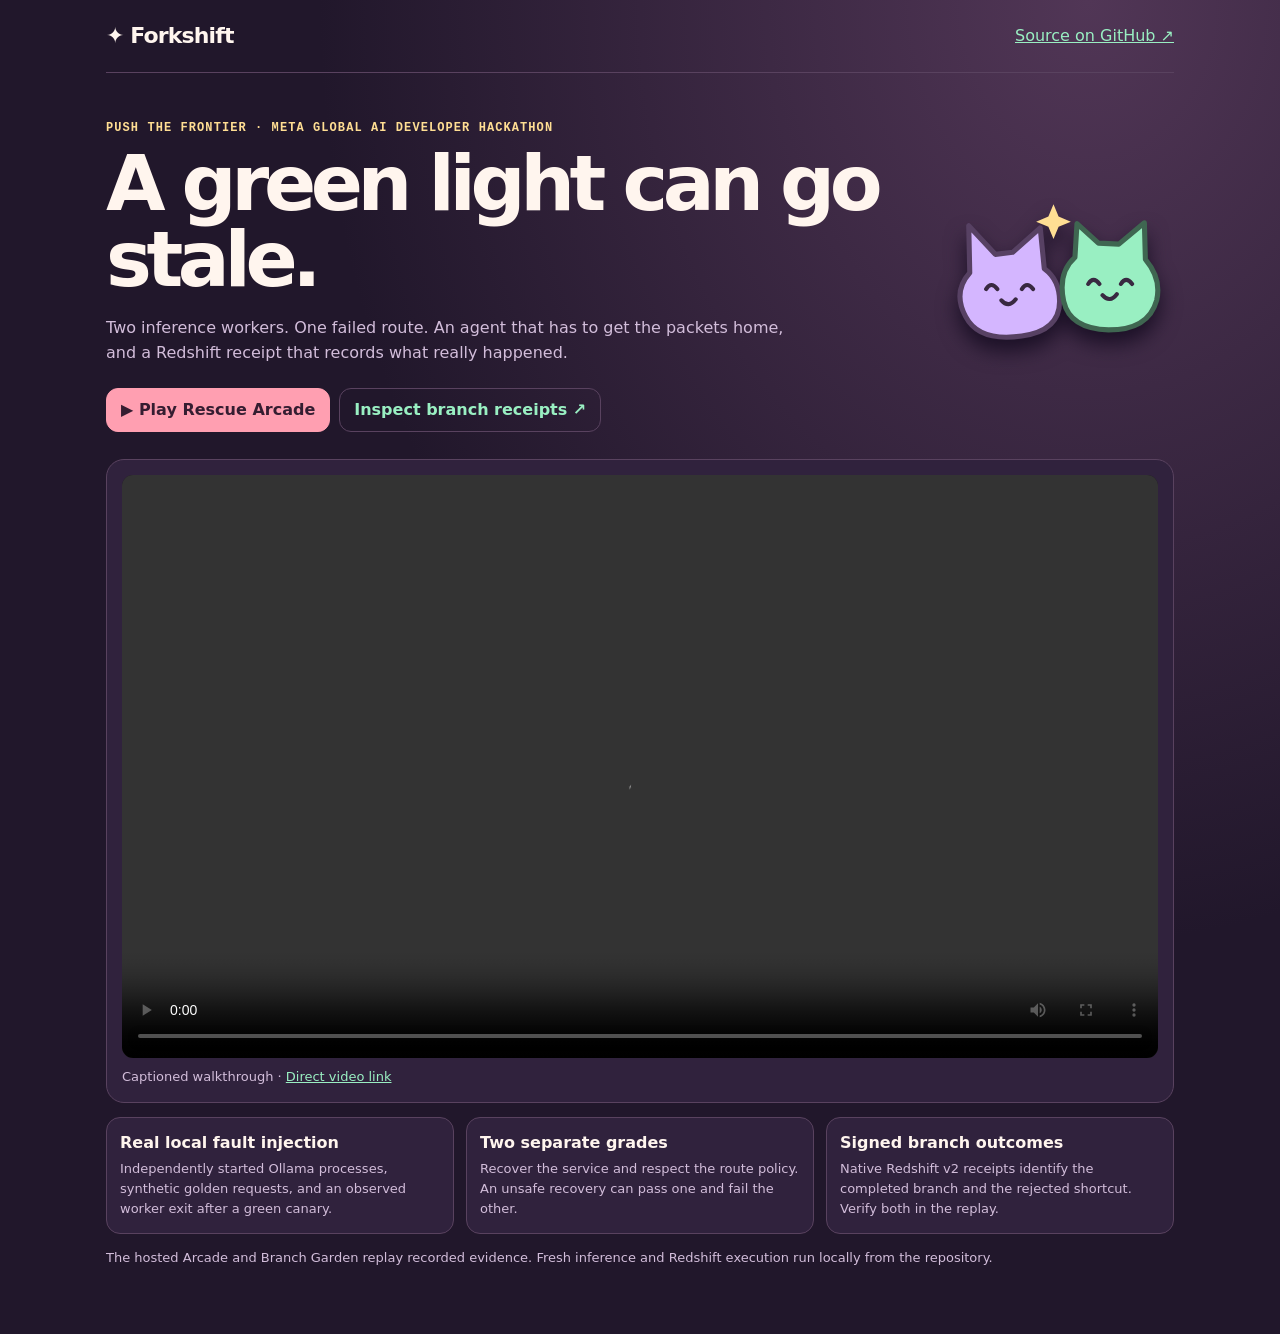
==== index.html @ ec3b3ff8 "Release Forkshift Rescue Arcade and Redshift branch demo" ====
<!doctype html>
<html lang="en">
<head>
<meta charset="utf-8">
<meta name="viewport" content="width=device-width,initial-scale=1">
<meta name="theme-color" content="#21172b">
<meta name="description" content="Forkshift is a rescue arcade for inference incidents, backed by real worker failures and signed Redshift branch receipts.">
<title>Forkshift · Rescue Arcade</title>
<style>
:root{color-scheme:dark;--ink:#fff5ee;--muted:#d2bdda;--bg:#21172b;--panel:#30223d;--line:#59425f;--pink:#ff9fb1;--mint:#99efc2;--gold:#ffde93;font:16px/1.55 ui-rounded,system-ui,sans-serif}*{box-sizing:border-box}body{margin:0;background:radial-gradient(ellipse at 85% 0,#513656,transparent 50%),var(--bg);color:var(--ink)}main{max-width:1120px;padding:0 26px 66px;margin:auto}header{padding:19px 0;border-bottom:1px solid var(--line);display:flex;gap:12px;align-items:center;justify-content:space-between}header strong{font-size:22px;letter-spacing:-.04em}a{color:var(--mint)}a:focus-visible,video:focus-visible{outline:3px solid var(--gold);outline-offset:5px}.hero{padding:48px 0 27px;display:grid;grid-template-columns:minmax(0,1fr) 240px;align-items:center;gap:20px}.eyebrow{font:700 12px ui-monospace,monospace;letter-spacing:.09em;text-transform:uppercase;color:var(--gold)}h1{font-size:clamp(38px,7vw,77px);line-height:.98;letter-spacing:-.07em;margin:11px 0 19px}p{margin:0;color:var(--muted);max-width:680px}.actions{display:flex;gap:9px;flex-wrap:wrap;margin:22px 0 0}.action{display:inline-block;border:1px solid var(--line);border-radius:12px;padding:9px 14px;text-decoration:none;font-weight:750}.play{background:var(--pink);color:#351d31;border-color:var(--pink)}.mascot{width:100%;filter:drop-shadow(0 12px 10px #1b1026)}.movie{background:var(--panel);padding:15px;border:1px solid var(--line);border-radius:18px}.movie video{display:block;width:100%;aspect-ratio:16/9;background:#19131f;border-radius:11px}.movie p{font-size:13px;margin:9px 0 0}.cards{display:grid;grid-template-columns:repeat(3,1fr);gap:12px;margin:14px 0}.card{border:1px solid var(--line);border-radius:14px;padding:13px;background:var(--panel)}.card strong{display:block;margin-bottom:3px}.card p{font-size:13px}footer{color:var(--muted);font-size:13px;margin-top:14px}@media(max-width:640px){main{padding-inline:14px}.hero{padding-top:30px;grid-template-columns:minmax(0,1fr) 80px}.cards{grid-template-columns:1fr}}
</style>
</head>
<body><main>
<header><strong>✦ Forkshift</strong><a href="https://github.com/drcocktail/forkshift">Source on GitHub ↗</a></header>
<section class="hero">
<div>
<div class="eyebrow">Push the Frontier · Meta Global AI Developer Hackathon</div>
<h1>A green light can go stale.</h1>
<p>Two inference workers. One failed route. An agent that has to get the packets home, and a Redshift receipt that records what really happened.</p>
<div class="actions"><a class="action play" href="Forkshift-Arcade.html">▶ Play Rescue Arcade</a><a class="action" href="Forkshift-Branch-Garden.html">Inspect branch receipts ↗</a></div>
</div>
<svg class="mascot" viewBox="0 0 235 171" role="img" aria-label="Pip and Boba, two smiling inference workers">
<path d="M60 64 34 36l1 46q-17 19-4 43 13 25 55 19 37-5 37-34 0-21-15-32l-4-40-27 24z" fill="#d4b6ff" stroke="#574163" stroke-width="5" stroke-linejoin="round"/>
<path d="M161 53l-21-19-2 33q-17 15-11 43 6 27 44 28 39 0 47-29 5-21-11-40l-1-36-25 21z" fill="#99efc2" stroke="#3f6651" stroke-width="5" stroke-linejoin="round"/>
<path d="M51 98q5-8 11 0m24 0q5-8 11 0m-31 11q7 8 14-1m71-15q5-8 11 0m21 0q5-8 11 0m-29 11q7 8 14-1" fill="none" stroke="#392941" stroke-width="4" stroke-linecap="round"/>
<path d="m117 15 5 12 12 5-12 5-5 12-5-12-12-5 12-5z" fill="#ffde93"/>
</svg>
</section>
<section class="movie" aria-label="Demo video"><video controls playsinline preload="metadata" aria-label="Forkshift Rescue Arcade captioned walkthrough"><source src="Forkshift-Rescue-Arcade.mp4" type="video/mp4"><a href="Forkshift-Rescue-Arcade.mp4">Open the video</a></video><p>Captioned walkthrough · <a href="Forkshift-Rescue-Arcade.mp4">Direct video link</a></p></section>
<div class="cards">
<div class="card"><strong>Real local fault injection</strong><p>Independently started Ollama processes, synthetic golden requests, and an observed worker exit after a green canary.</p></div>
<div class="card"><strong>Two separate grades</strong><p>Recover the service and respect the route policy. An unsafe recovery can pass one and fail the other.</p></div>
<div class="card"><strong>Signed branch outcomes</strong><p>Native Redshift v2 receipts identify the completed branch and the rejected shortcut. Verify both in the replay.</p></div>
</div>
<footer>The hosted Arcade and Branch Garden replay recorded evidence. Fresh inference and Redshift execution run locally from the repository.</footer>
</main></body></html>
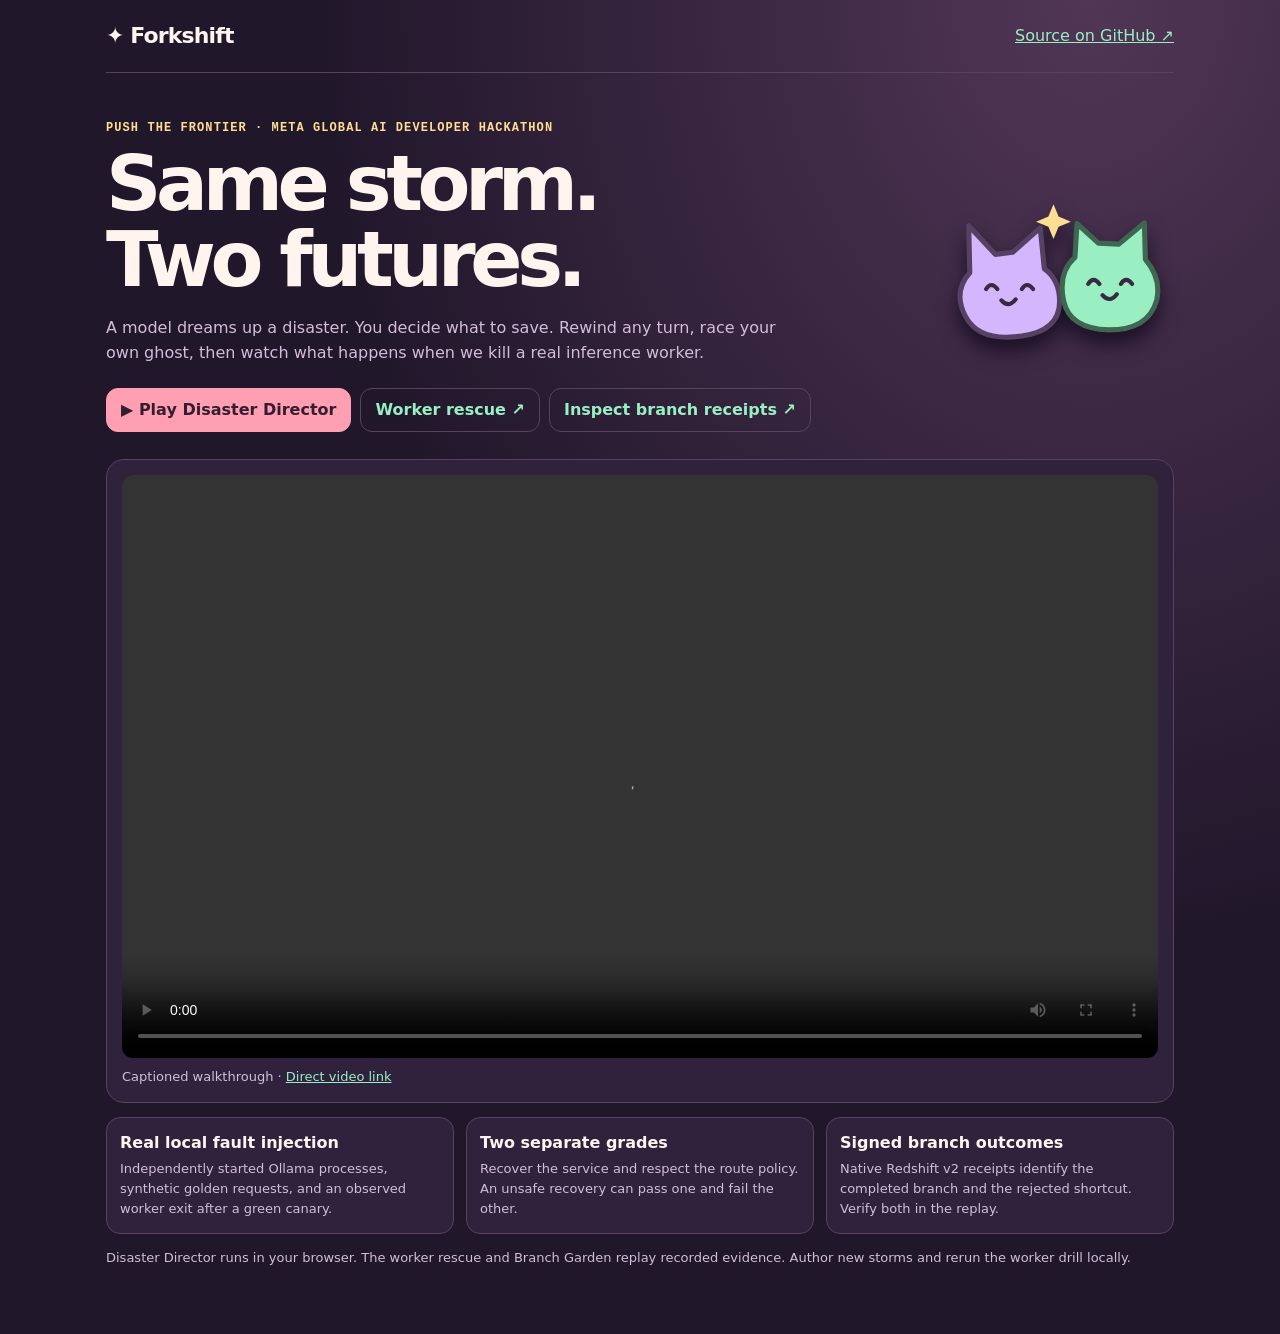
==== commit 566b66fe: "Ship Disaster Director with model-authored storms and replayable futures" ====
--- a/index.html
+++ b/index.html
@@ -15,9 +15,9 @@
 <section class="hero">
 <div>
 <div class="eyebrow">Push the Frontier · Meta Global AI Developer Hackathon</div>
-<h1>A green light can go stale.</h1>
-<p>Two inference workers. One failed route. An agent that has to get the packets home, and a Redshift receipt that records what really happened.</p>
-<div class="actions"><a class="action play" href="Forkshift-Arcade.html">▶ Play Rescue Arcade</a><a class="action" href="Forkshift-Branch-Garden.html">Inspect branch receipts ↗</a></div>
+<h1>Same storm.<br>Two futures.</h1>
+<p>A model dreams up a disaster. You decide what to save. Rewind any turn, race your own ghost, then watch what happens when we kill a real inference worker.</p>
+<div class="actions"><a class="action play" href="director/">▶ Play Disaster Director</a><a class="action" href="Forkshift-Arcade.html">Worker rescue ↗</a><a class="action" href="Forkshift-Branch-Garden.html">Inspect branch receipts ↗</a></div>
 </div>
 <svg class="mascot" viewBox="0 0 235 171" role="img" aria-label="Pip and Boba, two smiling inference workers">
 <path d="M60 64 34 36l1 46q-17 19-4 43 13 25 55 19 37-5 37-34 0-21-15-32l-4-40-27 24z" fill="#d4b6ff" stroke="#574163" stroke-width="5" stroke-linejoin="round"/>
@@ -32,5 +32,5 @@
 <div class="card"><strong>Two separate grades</strong><p>Recover the service and respect the route policy. An unsafe recovery can pass one and fail the other.</p></div>
 <div class="card"><strong>Signed branch outcomes</strong><p>Native Redshift v2 receipts identify the completed branch and the rejected shortcut. Verify both in the replay.</p></div>
 </div>
-<footer>The hosted Arcade and Branch Garden replay recorded evidence. Fresh inference and Redshift execution run locally from the repository.</footer>
+<footer>Disaster Director runs in your browser. The worker rescue and Branch Garden replay recorded evidence. Author new storms and rerun the worker drill locally.</footer>
 </main></body></html>
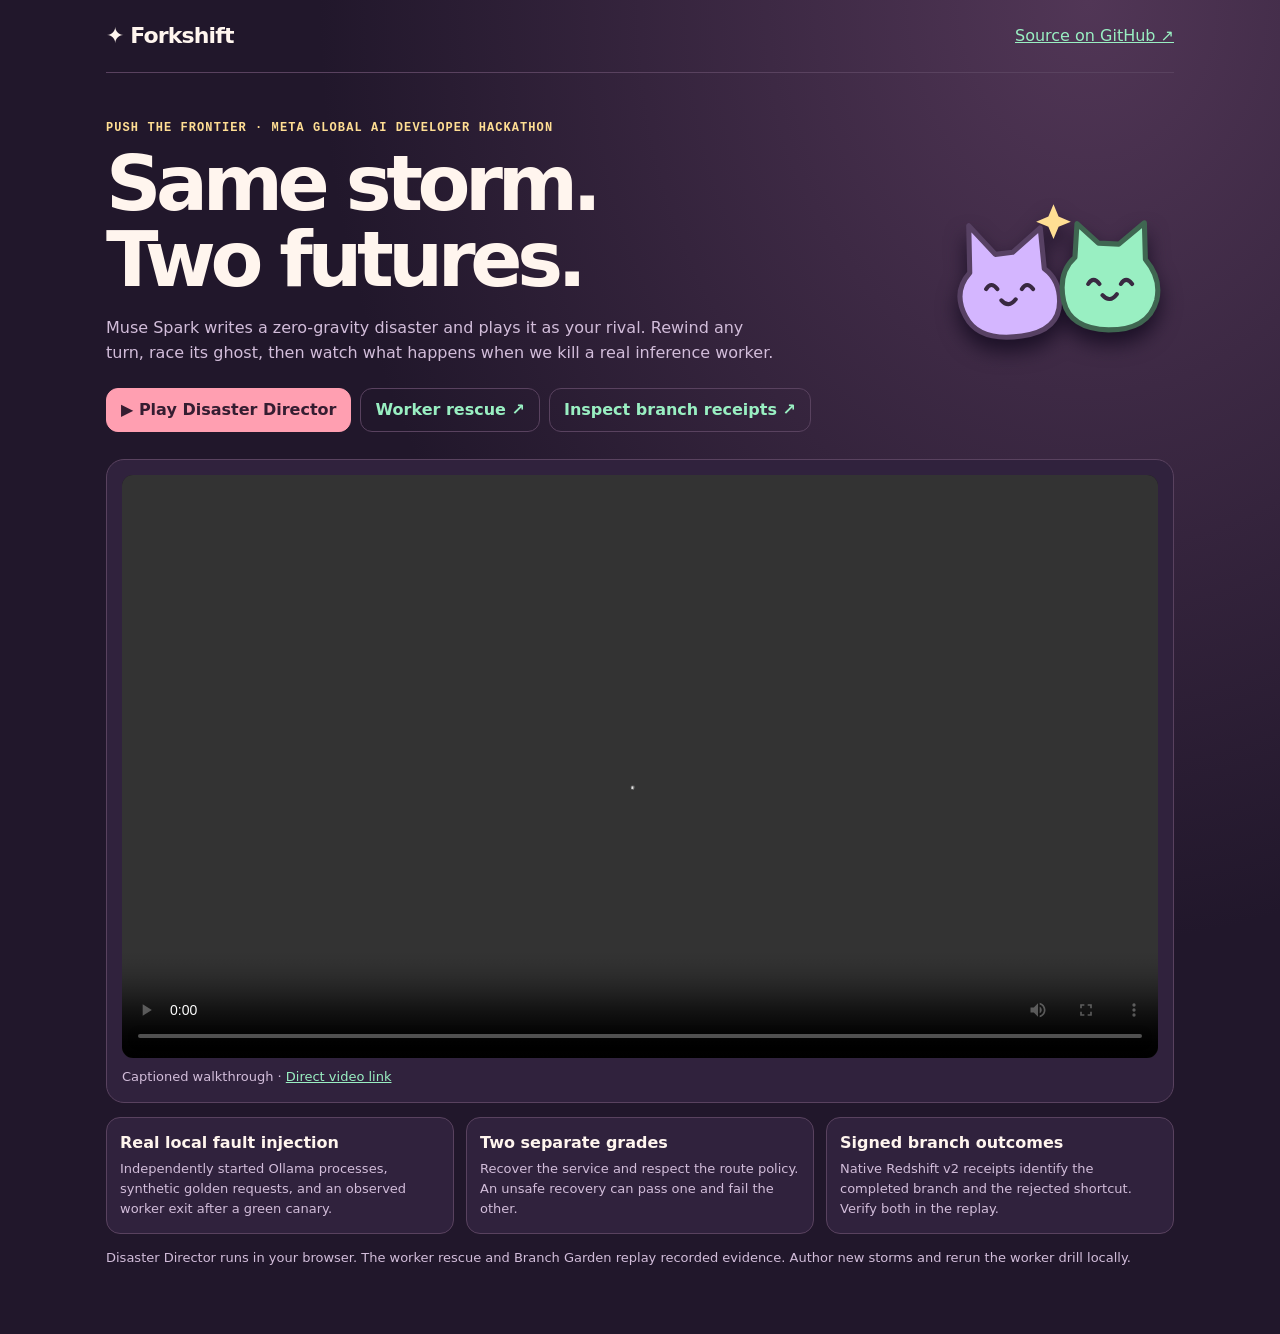
==== commit 4a4ab0a6: "Release a Muse-authored disaster and playable Muse rival" ====
--- a/index.html
+++ b/index.html
@@ -16,7 +16,7 @@
 <div>
 <div class="eyebrow">Push the Frontier · Meta Global AI Developer Hackathon</div>
 <h1>Same storm.<br>Two futures.</h1>
-<p>A model dreams up a disaster. You decide what to save. Rewind any turn, race your own ghost, then watch what happens when we kill a real inference worker.</p>
+<p>Muse Spark writes a zero-gravity disaster and plays it as your rival. Rewind any turn, race its ghost, then watch what happens when we kill a real inference worker.</p>
 <div class="actions"><a class="action play" href="director/">▶ Play Disaster Director</a><a class="action" href="Forkshift-Arcade.html">Worker rescue ↗</a><a class="action" href="Forkshift-Branch-Garden.html">Inspect branch receipts ↗</a></div>
 </div>
 <svg class="mascot" viewBox="0 0 235 171" role="img" aria-label="Pip and Boba, two smiling inference workers">
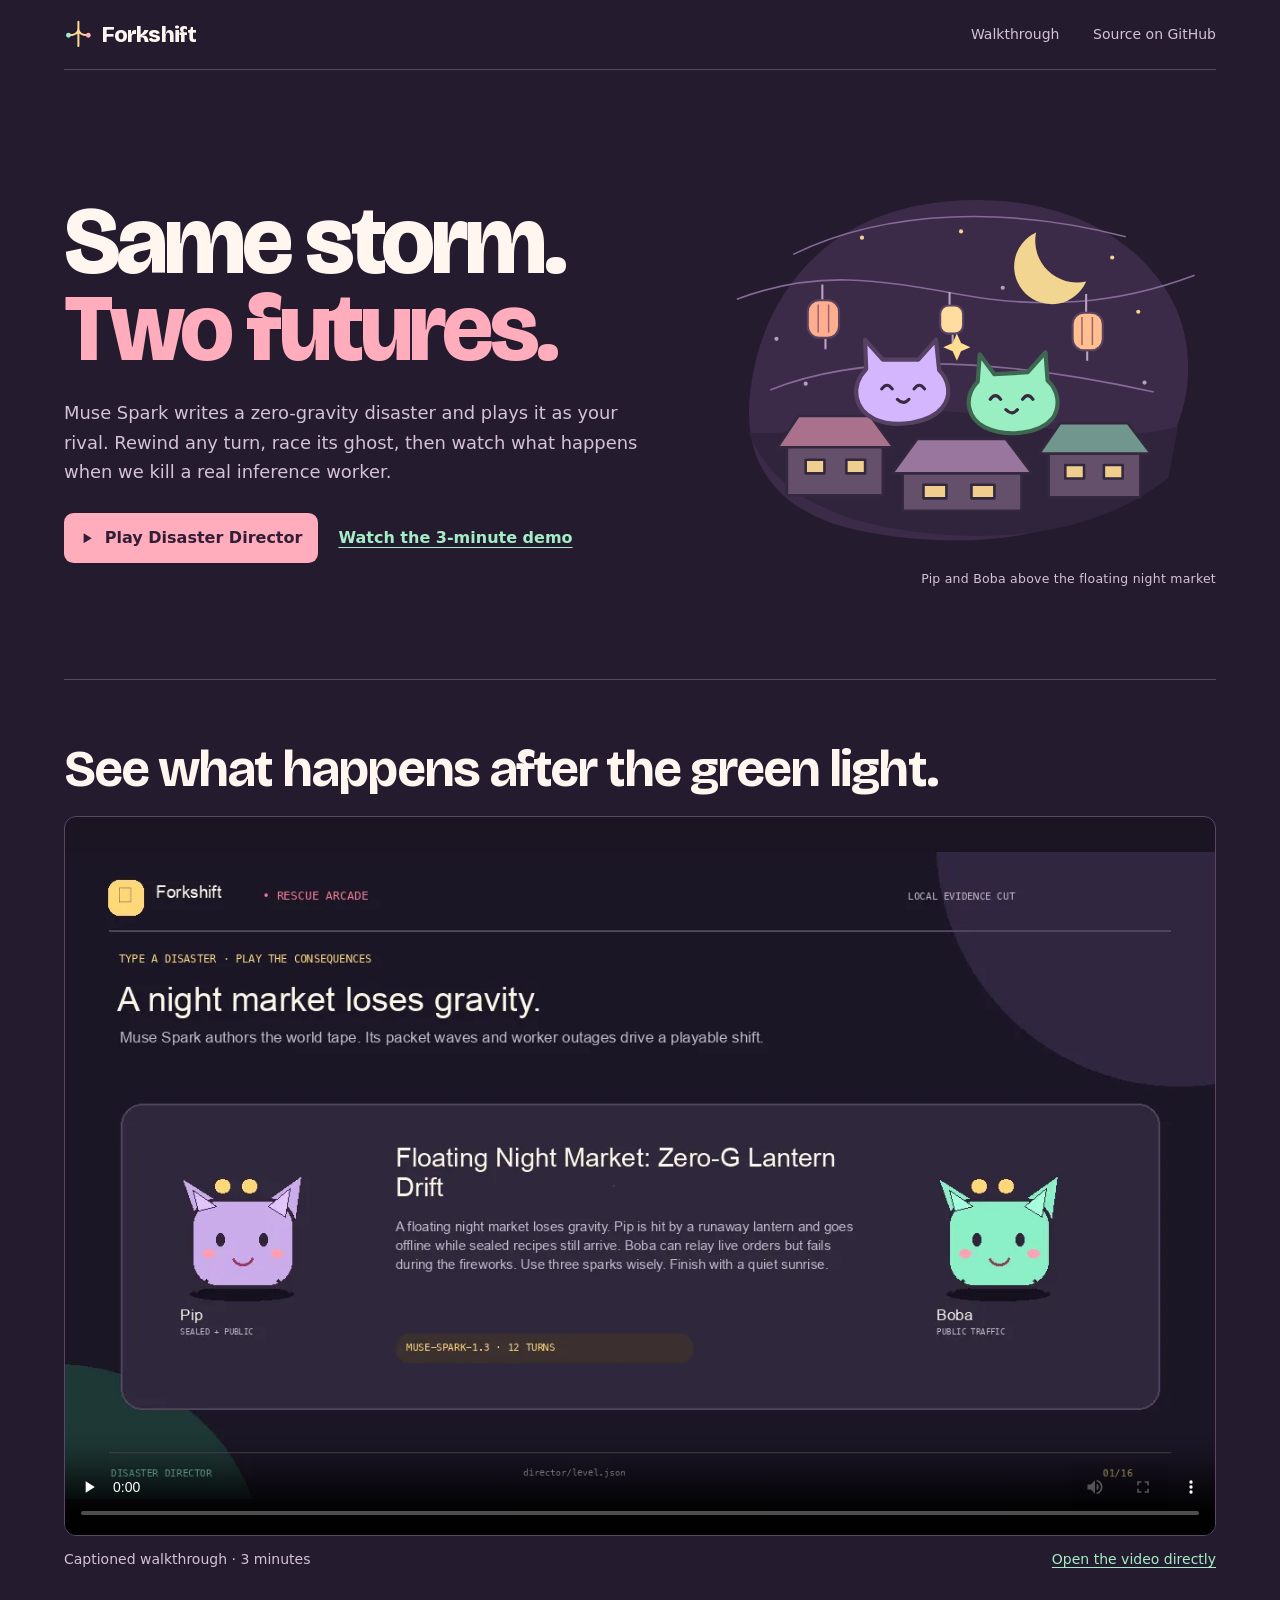
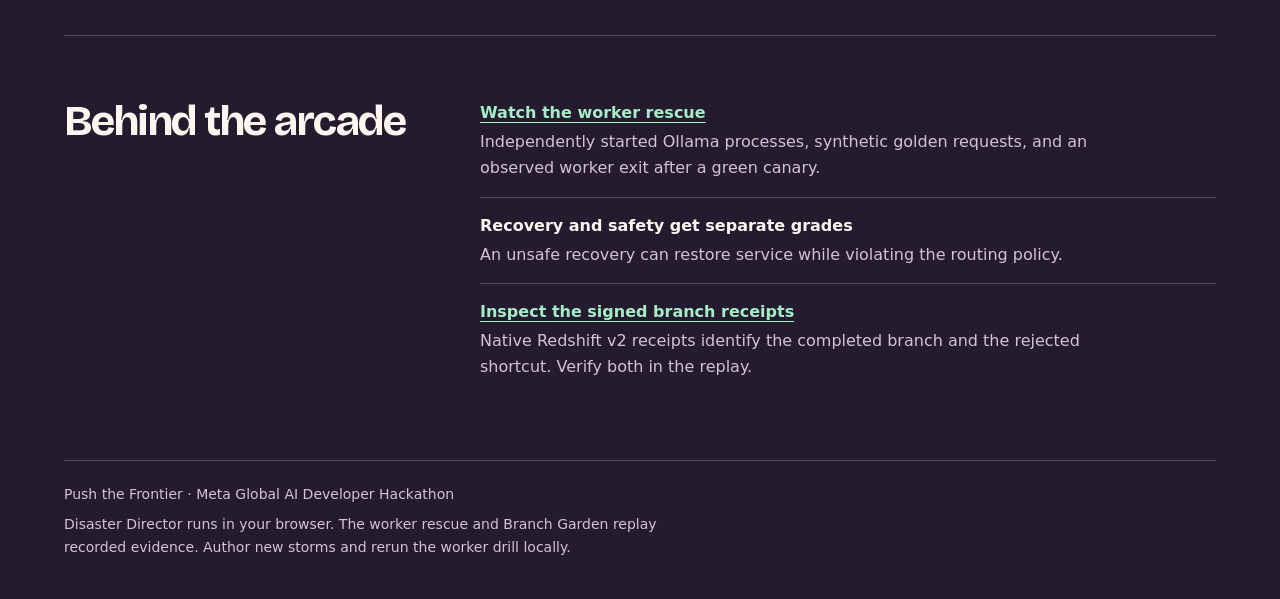
==== commit e2dc9f1f: "Polish the Forkshift landing page and Disaster Director" ====
--- a/index.html
+++ b/index.html
@@ -3,34 +3,146 @@
 <head>
 <meta charset="utf-8">
 <meta name="viewport" content="width=device-width,initial-scale=1">
-<meta name="theme-color" content="#21172b">
-<meta name="description" content="Forkshift is a rescue arcade for inference incidents, backed by real worker failures and signed Redshift branch receipts.">
+<meta name="theme-color" content="#241b2e">
+<meta name="description" content="Race Muse Spark through a zero-gravity night market, then see what happens when a real inference worker fails.">
 <title>Forkshift · Rescue Arcade</title>
 <style>
-:root{color-scheme:dark;--ink:#fff5ee;--muted:#d2bdda;--bg:#21172b;--panel:#30223d;--line:#59425f;--pink:#ff9fb1;--mint:#99efc2;--gold:#ffde93;font:16px/1.55 ui-rounded,system-ui,sans-serif}*{box-sizing:border-box}body{margin:0;background:radial-gradient(ellipse at 85% 0,#513656,transparent 50%),var(--bg);color:var(--ink)}main{max-width:1120px;padding:0 26px 66px;margin:auto}header{padding:19px 0;border-bottom:1px solid var(--line);display:flex;gap:12px;align-items:center;justify-content:space-between}header strong{font-size:22px;letter-spacing:-.04em}a{color:var(--mint)}a:focus-visible,video:focus-visible{outline:3px solid var(--gold);outline-offset:5px}.hero{padding:48px 0 27px;display:grid;grid-template-columns:minmax(0,1fr) 240px;align-items:center;gap:20px}.eyebrow{font:700 12px ui-monospace,monospace;letter-spacing:.09em;text-transform:uppercase;color:var(--gold)}h1{font-size:clamp(38px,7vw,77px);line-height:.98;letter-spacing:-.07em;margin:11px 0 19px}p{margin:0;color:var(--muted);max-width:680px}.actions{display:flex;gap:9px;flex-wrap:wrap;margin:22px 0 0}.action{display:inline-block;border:1px solid var(--line);border-radius:12px;padding:9px 14px;text-decoration:none;font-weight:750}.play{background:var(--pink);color:#351d31;border-color:var(--pink)}.mascot{width:100%;filter:drop-shadow(0 12px 10px #1b1026)}.movie{background:var(--panel);padding:15px;border:1px solid var(--line);border-radius:18px}.movie video{display:block;width:100%;aspect-ratio:16/9;background:#19131f;border-radius:11px}.movie p{font-size:13px;margin:9px 0 0}.cards{display:grid;grid-template-columns:repeat(3,1fr);gap:12px;margin:14px 0}.card{border:1px solid var(--line);border-radius:14px;padding:13px;background:var(--panel)}.card strong{display:block;margin-bottom:3px}.card p{font-size:13px}footer{color:var(--muted);font-size:13px;margin-top:14px}@media(max-width:640px){main{padding-inline:14px}.hero{padding-top:30px;grid-template-columns:minmax(0,1fr) 80px}.cards{grid-template-columns:1fr}}
+@font-face{font-family:Bricolage;src:url("assets/bricolage-latin.woff2") format("woff2");font-weight:400 800;font-display:swap}
+:root{
+  color-scheme:dark;
+  --night:#241b2e;
+  --surface:#30233c;
+  --ink:#fff6ef;
+  --quiet:#d4c1db;
+  --rule:#5b4763;
+  --pink:#ffacbc;
+  --mint:#a4edc7;
+  --gold:#ffdd92;
+  --display:Bricolage,system-ui,sans-serif;
+  font:16px/1.65 system-ui,sans-serif;
+}
+*{box-sizing:border-box}
+body{margin:0;background:var(--night);color:var(--ink)}
+::selection{background:var(--gold);color:var(--night)}
+a{color:var(--mint);text-underline-offset:.24em}
+a:focus-visible,video:focus-visible{outline:3px solid var(--gold);outline-offset:5px}
+.shell{width:min(100% - 3rem,72rem);margin-inline:auto}
+.site-header{display:flex;align-items:center;justify-content:space-between;gap:1rem;padding:1.25rem 0;border-bottom:1px solid var(--rule)}
+.wordmark{display:inline-flex;align-items:center;gap:.55rem;color:var(--ink);font:800 1.4rem var(--display);text-decoration:none;letter-spacing:-.035em}
+.wordmark svg{width:1.8rem;height:1.8rem}
+.site-header nav{display:flex;align-items:center;gap:clamp(.85rem,3vw,2.1rem);font-size:.875rem}
+.site-header nav a{color:var(--quiet);text-decoration:none}
+.site-header nav a:hover{color:var(--ink);text-decoration:underline}
+.hero{display:grid;grid-template-columns:minmax(0,1.08fr) minmax(0,.92fr);align-items:center;gap:clamp(1.4rem,5vw,5.5rem);padding:clamp(3rem,8vw,7.25rem) 0 clamp(3.5rem,7vw,6rem)}
+h1,h2,h3{font-family:var(--display);text-wrap:balance}
+h1{margin:0;font-size:clamp(3.3rem,7.8vw,6rem);font-weight:800;line-height:.91;letter-spacing:-.04em}
+h1 span{display:block;color:var(--pink)}
+.hero-copy>p{max-width:60ch;margin:1.6rem 0 0;color:var(--quiet);font-size:clamp(1rem,2vw,1.12rem)}
+.actions{display:flex;flex-wrap:wrap;align-items:center;gap:.95rem 1.25rem;margin-top:1.65rem}
+.play{display:inline-flex;align-items:center;justify-content:center;gap:.65rem;min-height:3.125rem;padding:.65rem 1rem;border-radius:.6rem;background:var(--pink);color:#321f37;font-weight:760;text-decoration:none}
+.play:hover{background:#ffcad5}
+.play svg{width:.9rem;height:.9rem;fill:currentColor}
+.watch{display:inline-flex;align-items:center;min-height:2.75rem;font-weight:650}
+.hero-art{margin:0;min-width:0}
+.hero-art svg{display:block;width:100%;height:auto;overflow:visible}
+.hero-art figcaption{text-align:right;color:var(--quiet);font-size:.78rem;letter-spacing:.02em;margin-top:.4rem}
+.walkthrough{padding:clamp(2rem,5vw,4.25rem) 0;border-top:1px solid var(--rule)}
+.walkthrough h2{font-size:clamp(2.05rem,4vw,3.4rem);line-height:1;letter-spacing:-.035em;margin:0 0 1.3rem}
+.screen{margin:0}
+.screen video{display:block;width:100%;aspect-ratio:16/9;background:#1b1423;border:1px solid var(--rule);border-radius:.75rem}
+.screen figcaption{display:flex;flex-wrap:wrap;gap:.2rem 1rem;justify-content:space-between;margin-top:.75rem;color:var(--quiet);font-size:.875rem}
+.evidence{display:grid;grid-template-columns:minmax(11rem,1fr) minmax(0,2fr);gap:1.2rem 3rem;padding:clamp(2rem,5vw,4rem) 0;border-top:1px solid var(--rule)}
+.evidence h2{font-size:clamp(1.8rem,4vw,2.7rem);line-height:1;letter-spacing:-.035em;margin:0}
+.evidence ul{list-style:none;padding:0;margin:0}
+.evidence li{padding:.95rem 0;border-bottom:1px solid var(--rule)}
+.evidence li:first-child{padding-top:0}
+.evidence li:last-child{border:0}
+.evidence strong,.evidence a{font-weight:760}
+.evidence p{margin:.15rem 0 0;max-width:64ch;color:var(--quiet)}
+footer{padding:1.35rem 0 2.5rem;border-top:1px solid var(--rule);color:var(--quiet);font-size:.875rem}
+footer p{max-width:72ch;margin:.45rem 0 0}
+@media(max-width:700px){
+  .shell{width:min(100% - 2rem,35rem)}
+  .hero{grid-template-columns:1fr;padding-top:3.5rem;gap:2rem}
+  .hero-art{width:min(100%,26rem);justify-self:center}
+  .hero-art figcaption{text-align:center}
+  .evidence{grid-template-columns:1fr;gap:1.4rem}
+}
+@media(max-width:365px){
+  .site-header nav a:first-child{display:none}
+  .actions{align-items:flex-start;flex-direction:column;gap:.5rem}
+}
 </style>
 </head>
-<body><main>
-<header><strong>✦ Forkshift</strong><a href="https://github.com/drcocktail/forkshift">Source on GitHub ↗</a></header>
-<section class="hero">
-<div>
-<div class="eyebrow">Push the Frontier · Meta Global AI Developer Hackathon</div>
-<h1>Same storm.<br>Two futures.</h1>
-<p>Muse Spark writes a zero-gravity disaster and plays it as your rival. Rewind any turn, race its ghost, then watch what happens when we kill a real inference worker.</p>
-<div class="actions"><a class="action play" href="director/">▶ Play Disaster Director</a><a class="action" href="Forkshift-Arcade.html">Worker rescue ↗</a><a class="action" href="Forkshift-Branch-Garden.html">Inspect branch receipts ↗</a></div>
-</div>
-<svg class="mascot" viewBox="0 0 235 171" role="img" aria-label="Pip and Boba, two smiling inference workers">
-<path d="M60 64 34 36l1 46q-17 19-4 43 13 25 55 19 37-5 37-34 0-21-15-32l-4-40-27 24z" fill="#d4b6ff" stroke="#574163" stroke-width="5" stroke-linejoin="round"/>
-<path d="M161 53l-21-19-2 33q-17 15-11 43 6 27 44 28 39 0 47-29 5-21-11-40l-1-36-25 21z" fill="#99efc2" stroke="#3f6651" stroke-width="5" stroke-linejoin="round"/>
-<path d="M51 98q5-8 11 0m24 0q5-8 11 0m-31 11q7 8 14-1m71-15q5-8 11 0m21 0q5-8 11 0m-29 11q7 8 14-1" fill="none" stroke="#392941" stroke-width="4" stroke-linecap="round"/>
-<path d="m117 15 5 12 12 5-12 5-5 12-5-12-12-5 12-5z" fill="#ffde93"/>
-</svg>
-</section>
-<section class="movie" aria-label="Demo video"><video controls playsinline preload="metadata" aria-label="Forkshift Rescue Arcade captioned walkthrough"><source src="Forkshift-Rescue-Arcade.mp4" type="video/mp4"><a href="Forkshift-Rescue-Arcade.mp4">Open the video</a></video><p>Captioned walkthrough · <a href="Forkshift-Rescue-Arcade.mp4">Direct video link</a></p></section>
-<div class="cards">
-<div class="card"><strong>Real local fault injection</strong><p>Independently started Ollama processes, synthetic golden requests, and an observed worker exit after a green canary.</p></div>
-<div class="card"><strong>Two separate grades</strong><p>Recover the service and respect the route policy. An unsafe recovery can pass one and fail the other.</p></div>
-<div class="card"><strong>Signed branch outcomes</strong><p>Native Redshift v2 receipts identify the completed branch and the rejected shortcut. Verify both in the replay.</p></div>
-</div>
-<footer>Disaster Director runs in your browser. The worker rescue and Branch Garden replay recorded evidence. Author new storms and rerun the worker drill locally.</footer>
-</main></body></html>
+<body>
+<header class="site-header shell">
+  <a class="wordmark" href="./" aria-label="Forkshift home">
+    <svg viewBox="0 0 32 32" fill="none" aria-hidden="true"><path d="M16 2v8c0 6-5 7-11 7m11-7c0 6 5 7 11 7M16 10v19" stroke="#ffdd92" stroke-width="2.2" stroke-linecap="round"/><circle cx="5" cy="17" r="2.7" fill="#a4edc7"/><circle cx="27" cy="17" r="2.7" fill="#ffacbc"/></svg>
+    Forkshift
+  </a>
+  <nav aria-label="Site"><a href="#walkthrough">Walkthrough</a><a href="https://github.com/drcocktail/forkshift">Source on GitHub</a></nav>
+</header>
+<main class="shell">
+  <section class="hero" aria-labelledby="hero-title">
+    <div class="hero-copy">
+      <h1 id="hero-title">Same storm.<span>Two futures.</span></h1>
+      <p>Muse Spark writes a zero-gravity disaster and plays it as your rival. Rewind any turn, race its ghost, then watch what happens when we kill a real inference worker.</p>
+      <div class="actions">
+        <a class="play" href="director/index.html"><svg viewBox="0 0 16 16" aria-hidden="true"><path d="M4 2.5 13 8l-9 5.5z"/></svg>Play Disaster Director</a>
+        <a class="watch" href="#walkthrough">Watch the 3-minute demo</a>
+      </div>
+    </div>
+    <figure class="hero-art">
+      <svg viewBox="0 0 480 374" role="img" aria-labelledby="market-title" xmlns="http://www.w3.org/2000/svg">
+        <title id="market-title">Pip and Boba among floating lanterns above the night market</title>
+        <path d="M34 202C47 115 105 49 195 32s193 7 239 85c33 55 23 136-32 183-63 53-159 62-248 47C68 334 20 288 34 202Z" fill="#3b2b49"/>
+        <path d="M31 250c70 4 109-21 176-21 85 0 133 40 236 15l-9 49c-65 53-164 67-269 48C96 328 51 298 31 250Z" fill="#30243d"/>
+        <g fill="none" stroke="#876998" stroke-width="1.5"><path d="M20 122c77-29 134-19 217-4 73 13 145 10 222-19"/><path d="M52 209c100-40 236-27 368 2"/><path d="M74 79c92-45 210-45 319-17"/></g>
+        <g fill="#f2d590">
+          <path d="M307 58a36 36 0 1 0 48 47 40 40 0 0 1-48-47Z"/>
+          <circle cx="140" cy="63" r="2"/><circle cx="235" cy="57" r="2"/><circle cx="380" cy="82" r="2"/><circle cx="405" cy="134" r="2"/>
+        </g>
+        <g stroke="#58425f" stroke-width="2">
+          <path d="M102 108v16m3 36v10M355 117v19m1 36v9M224 115v13m3 26v10" stroke="#bba1c4"/>
+          <rect x="88" y="123" width="30" height="36" rx="11" fill="#ffad8f"/>
+          <rect x="342" y="135" width="29" height="36" rx="11" fill="#ffbf8f"/>
+          <rect x="215" y="128" width="22" height="27" rx="8" fill="#ffdda0"/>
+        </g>
+        <g fill="none" stroke="#9a6070" stroke-width="1.4"><path d="M98 127v27m10-27v27m243-15v27m10-27v27"/></g>
+        <g stroke="#34283e" stroke-width="2.5" stroke-linejoin="round">
+          <path d="M68 263h92v47H68z" fill="#65506c"/><path d="M59 264l20-30h69l22 30Z" fill="#a9718c"/>
+          <path d="M319 270h88v42h-88z" fill="#65506c"/><path d="M310 270l20-29h65l22 29Z" fill="#71968d"/>
+          <path d="M179 288h114v37H179z" fill="#65506c"/><path d="M169 289l24-33h85l25 33Z" fill="#98769e"/>
+          <path d="M86 276h18v13H86zm39 0h18v13h-18zm210 5h18v13h-18zm37 0h18v13h-18zm-173 19h22v13h-22zm46 0h22v13h-22z" fill="#f0cf8e"/>
+        </g>
+        <path d="M160 180l-17-19 1 28c-16 17-11 39 8 48 20 9 53 4 65-11 9-11 7-26-3-36l-3-29-17 19Z" fill="#d4b6ff" stroke="#574163" stroke-width="4" stroke-linejoin="round"/>
+        <path d="M267 194l-14-19-2 26c-15 16-9 36 7 44 21 10 53 6 65-9 8-12 5-27-5-36l-2-27-17 19Z" fill="#99efc2" stroke="#3f6651" stroke-width="4" stroke-linejoin="round"/>
+        <path d="M159 208q5-7 10 0m21 0q5-7 10 0m-26 10q6 6 11 0m78 0q5-7 10 0m21 0q5-7 10 0m-26 10q6 6 11 0" fill="none" stroke="#392941" stroke-width="3" stroke-linecap="round"/>
+        <path d="M227 164l4-9 4 9 9 4-9 4-4 9-4-9-9-4z" fill="#ffdd92"/>
+        <g fill="#ba9bc8"><circle cx="86" cy="203" r="2"/><circle cx="411" cy="202" r="2"/><circle cx="58" cy="160" r="2"/><circle cx="275" cy="111" r="2"/></g>
+      </svg>
+      <figcaption>Pip and Boba above the floating night market</figcaption>
+    </figure>
+  </section>
+  <section class="walkthrough" id="walkthrough" aria-labelledby="watch-title">
+    <h2 id="watch-title">See what happens after the green light.</h2>
+    <figure class="screen">
+      <video controls playsinline preload="none" poster="assets/walkthrough-poster.webp" width="1280" height="720" aria-label="Forkshift Rescue Arcade captioned walkthrough"><source src="Forkshift-Rescue-Arcade.mp4" type="video/mp4"><a href="Forkshift-Rescue-Arcade.mp4">Open the video</a></video>
+      <figcaption><span>Captioned walkthrough · 3 minutes</span><a href="Forkshift-Rescue-Arcade.mp4">Open the video directly</a></figcaption>
+    </figure>
+  </section>
+  <section class="evidence" aria-labelledby="evidence-title">
+    <h2 id="evidence-title">Behind the arcade</h2>
+    <ul>
+      <li><a href="Forkshift-Arcade.html">Watch the worker rescue</a><p>Independently started Ollama processes, synthetic golden requests, and an observed worker exit after a green canary.</p></li>
+      <li><strong>Recovery and safety get separate grades</strong><p>An unsafe recovery can restore service while violating the routing policy.</p></li>
+      <li><a href="Forkshift-Branch-Garden.html">Inspect the signed branch receipts</a><p>Native Redshift v2 receipts identify the completed branch and the rejected shortcut. Verify both in the replay.</p></li>
+    </ul>
+  </section>
+</main>
+<footer class="shell">
+  Push the Frontier · Meta Global AI Developer Hackathon
+  <p>Disaster Director runs in your browser. The worker rescue and Branch Garden replay recorded evidence. Author new storms and rerun the worker drill locally.</p>
+</footer>
+</body>
+</html>
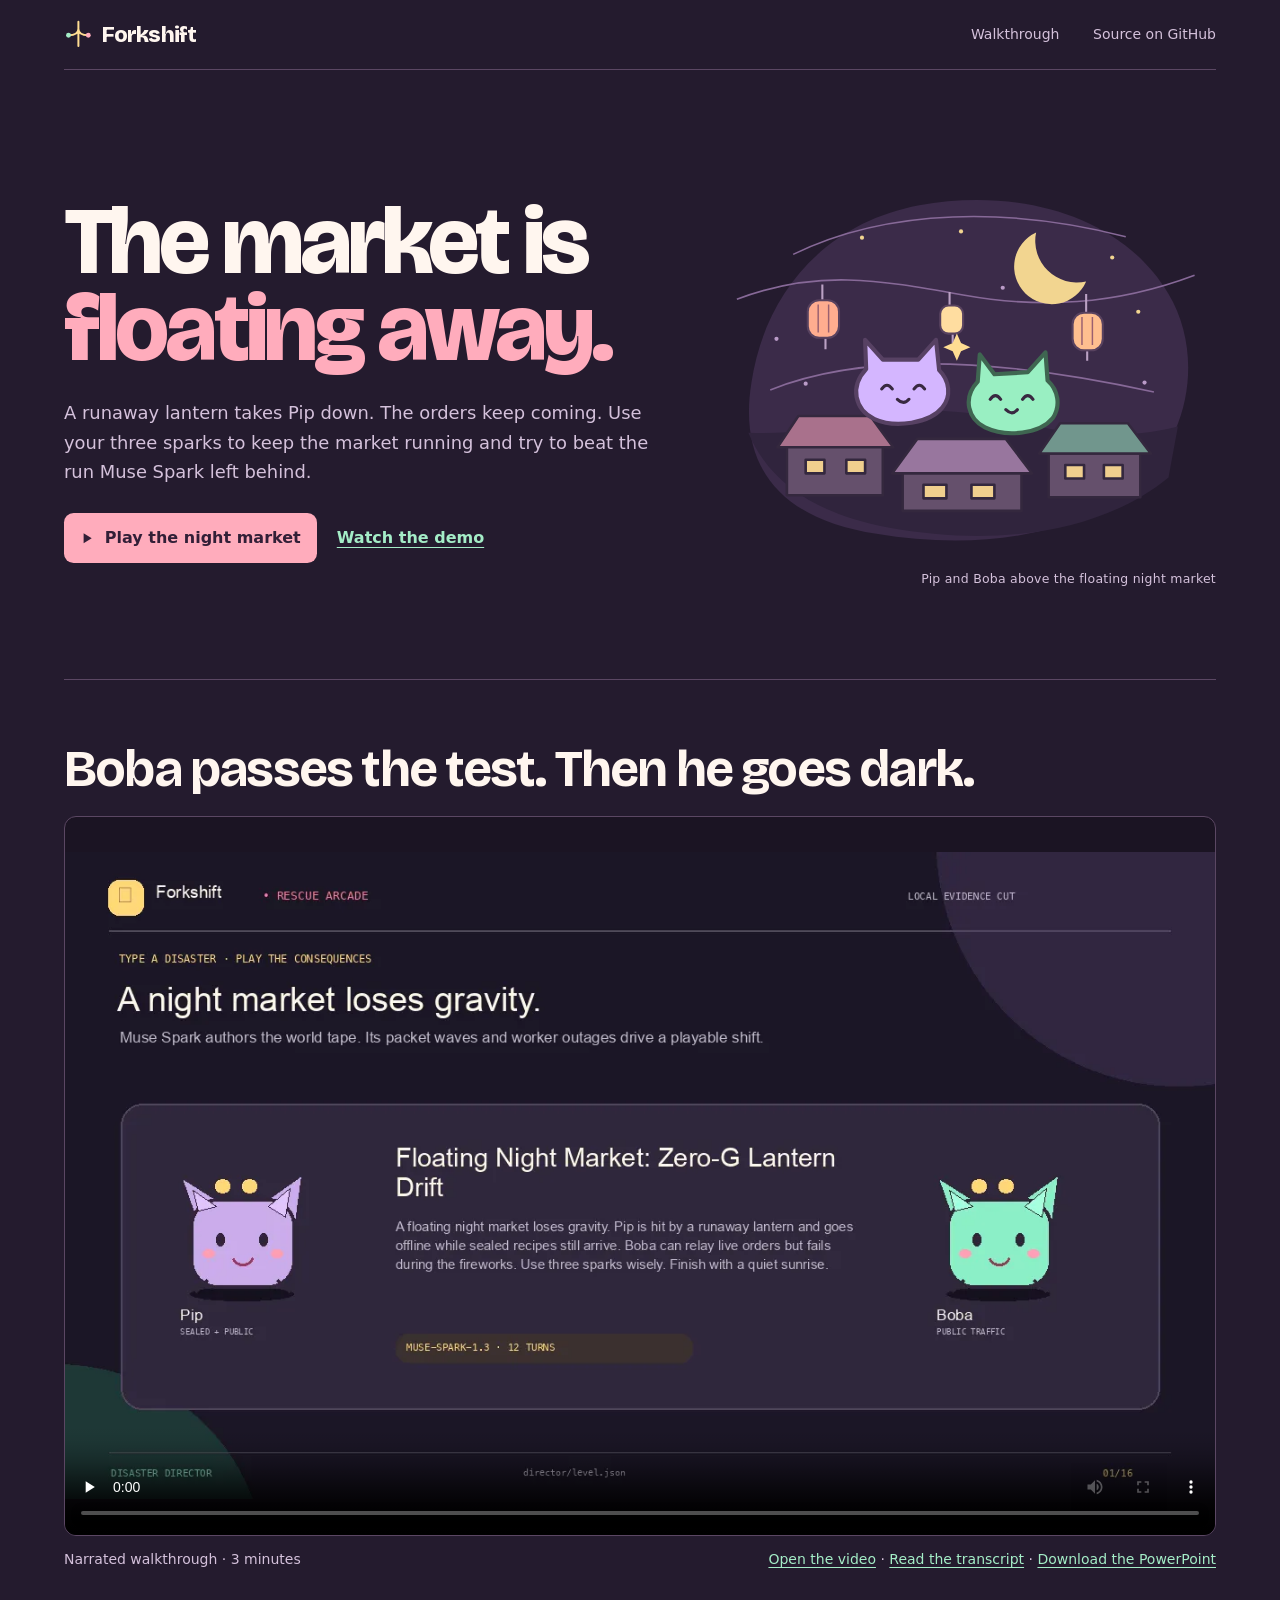
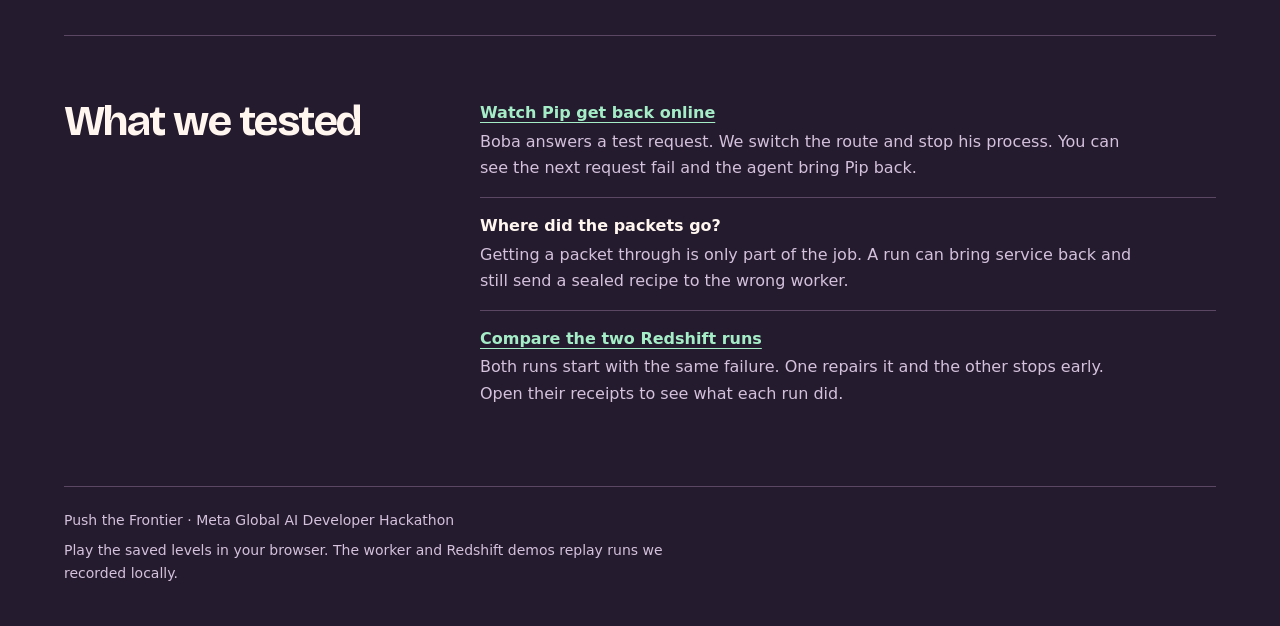
==== commit b9eb1c10: "Give Forkshift a human voice and narrate the walkthrough" ====
--- a/index.html
+++ b/index.html
@@ -4,7 +4,7 @@
 <meta charset="utf-8">
 <meta name="viewport" content="width=device-width,initial-scale=1">
 <meta name="theme-color" content="#241b2e">
-<meta name="description" content="Race Muse Spark through a zero-gravity night market, then see what happens when a real inference worker fails.">
+<meta name="description" content="A lantern takes Pip down and the orders keep coming. Play the night market Muse Spark built and try to beat its run.">
 <title>Forkshift · Rescue Arcade</title>
 <style>
 @font-face{font-family:Bricolage;src:url("assets/bricolage-latin.woff2") format("woff2");font-weight:400 800;font-display:swap}
@@ -85,11 +85,11 @@
 <main class="shell">
   <section class="hero" aria-labelledby="hero-title">
     <div class="hero-copy">
-      <h1 id="hero-title">Same storm.<span>Two futures.</span></h1>
-      <p>Muse Spark writes a zero-gravity disaster and plays it as your rival. Rewind any turn, race its ghost, then watch what happens when we kill a real inference worker.</p>
+      <h1 id="hero-title">The market is <span>floating away.</span></h1>
+      <p>A runaway lantern takes Pip down. The orders keep coming. Use your three sparks to keep the market running and try to beat the run Muse Spark left behind.</p>
       <div class="actions">
-        <a class="play" href="director/index.html"><svg viewBox="0 0 16 16" aria-hidden="true"><path d="M4 2.5 13 8l-9 5.5z"/></svg>Play Disaster Director</a>
-        <a class="watch" href="#walkthrough">Watch the 3-minute demo</a>
+        <a class="play" href="director/index.html"><svg viewBox="0 0 16 16" aria-hidden="true"><path d="M4 2.5 13 8l-9 5.5z"/></svg>Play the night market</a>
+        <a class="watch" href="#walkthrough">Watch the demo</a>
       </div>
     </div>
     <figure class="hero-art">
@@ -125,24 +125,24 @@
     </figure>
   </section>
   <section class="walkthrough" id="walkthrough" aria-labelledby="watch-title">
-    <h2 id="watch-title">See what happens after the green light.</h2>
+    <h2 id="watch-title">Boba passes the test. Then he goes dark.</h2>
     <figure class="screen">
-      <video controls playsinline preload="none" poster="assets/walkthrough-poster.webp" width="1280" height="720" aria-label="Forkshift Rescue Arcade captioned walkthrough"><source src="Forkshift-Rescue-Arcade.mp4" type="video/mp4"><a href="Forkshift-Rescue-Arcade.mp4">Open the video</a></video>
-      <figcaption><span>Captioned walkthrough · 3 minutes</span><a href="Forkshift-Rescue-Arcade.mp4">Open the video directly</a></figcaption>
+      <video controls playsinline preload="none" poster="assets/walkthrough-poster.webp" width="1280" height="720" aria-label="Forkshift narrated walkthrough"><source src="Forkshift-Narrated.mp4" type="video/mp4"><track kind="captions" srclang="en" label="English" src="Forkshift-Narrated.vtt"><a href="Forkshift-Narrated.mp4">Open the narrated video</a></video>
+      <figcaption><span>Narrated walkthrough · 3 minutes</span><span><a href="Forkshift-Narrated.mp4">Open the video</a> · <a href="Forkshift-Narration.txt">Read the transcript</a> · <a href="https://github.com/drcocktail/forkshift/releases/download/v1.2.1/Forkshift-Narrated.pptx">Download the PowerPoint</a></span></figcaption>
     </figure>
   </section>
   <section class="evidence" aria-labelledby="evidence-title">
-    <h2 id="evidence-title">Behind the arcade</h2>
+    <h2 id="evidence-title">What we tested</h2>
     <ul>
-      <li><a href="Forkshift-Arcade.html">Watch the worker rescue</a><p>Independently started Ollama processes, synthetic golden requests, and an observed worker exit after a green canary.</p></li>
-      <li><strong>Recovery and safety get separate grades</strong><p>An unsafe recovery can restore service while violating the routing policy.</p></li>
-      <li><a href="Forkshift-Branch-Garden.html">Inspect the signed branch receipts</a><p>Native Redshift v2 receipts identify the completed branch and the rejected shortcut. Verify both in the replay.</p></li>
+      <li><a href="Forkshift-Arcade.html">Watch Pip get back online</a><p>Boba answers a test request. We switch the route and stop his process. You can see the next request fail and the agent bring Pip back.</p></li>
+      <li><strong>Where did the packets go?</strong><p>Getting a packet through is only part of the job. A run can bring service back and still send a sealed recipe to the wrong worker.</p></li>
+      <li><a href="Forkshift-Branch-Garden.html">Compare the two Redshift runs</a><p>Both runs start with the same failure. One repairs it and the other stops early. Open their receipts to see what each run did.</p></li>
     </ul>
   </section>
 </main>
 <footer class="shell">
   Push the Frontier · Meta Global AI Developer Hackathon
-  <p>Disaster Director runs in your browser. The worker rescue and Branch Garden replay recorded evidence. Author new storms and rerun the worker drill locally.</p>
+  <p>Play the saved levels in your browser. The worker and Redshift demos replay runs we recorded locally.</p>
 </footer>
 </body>
 </html>
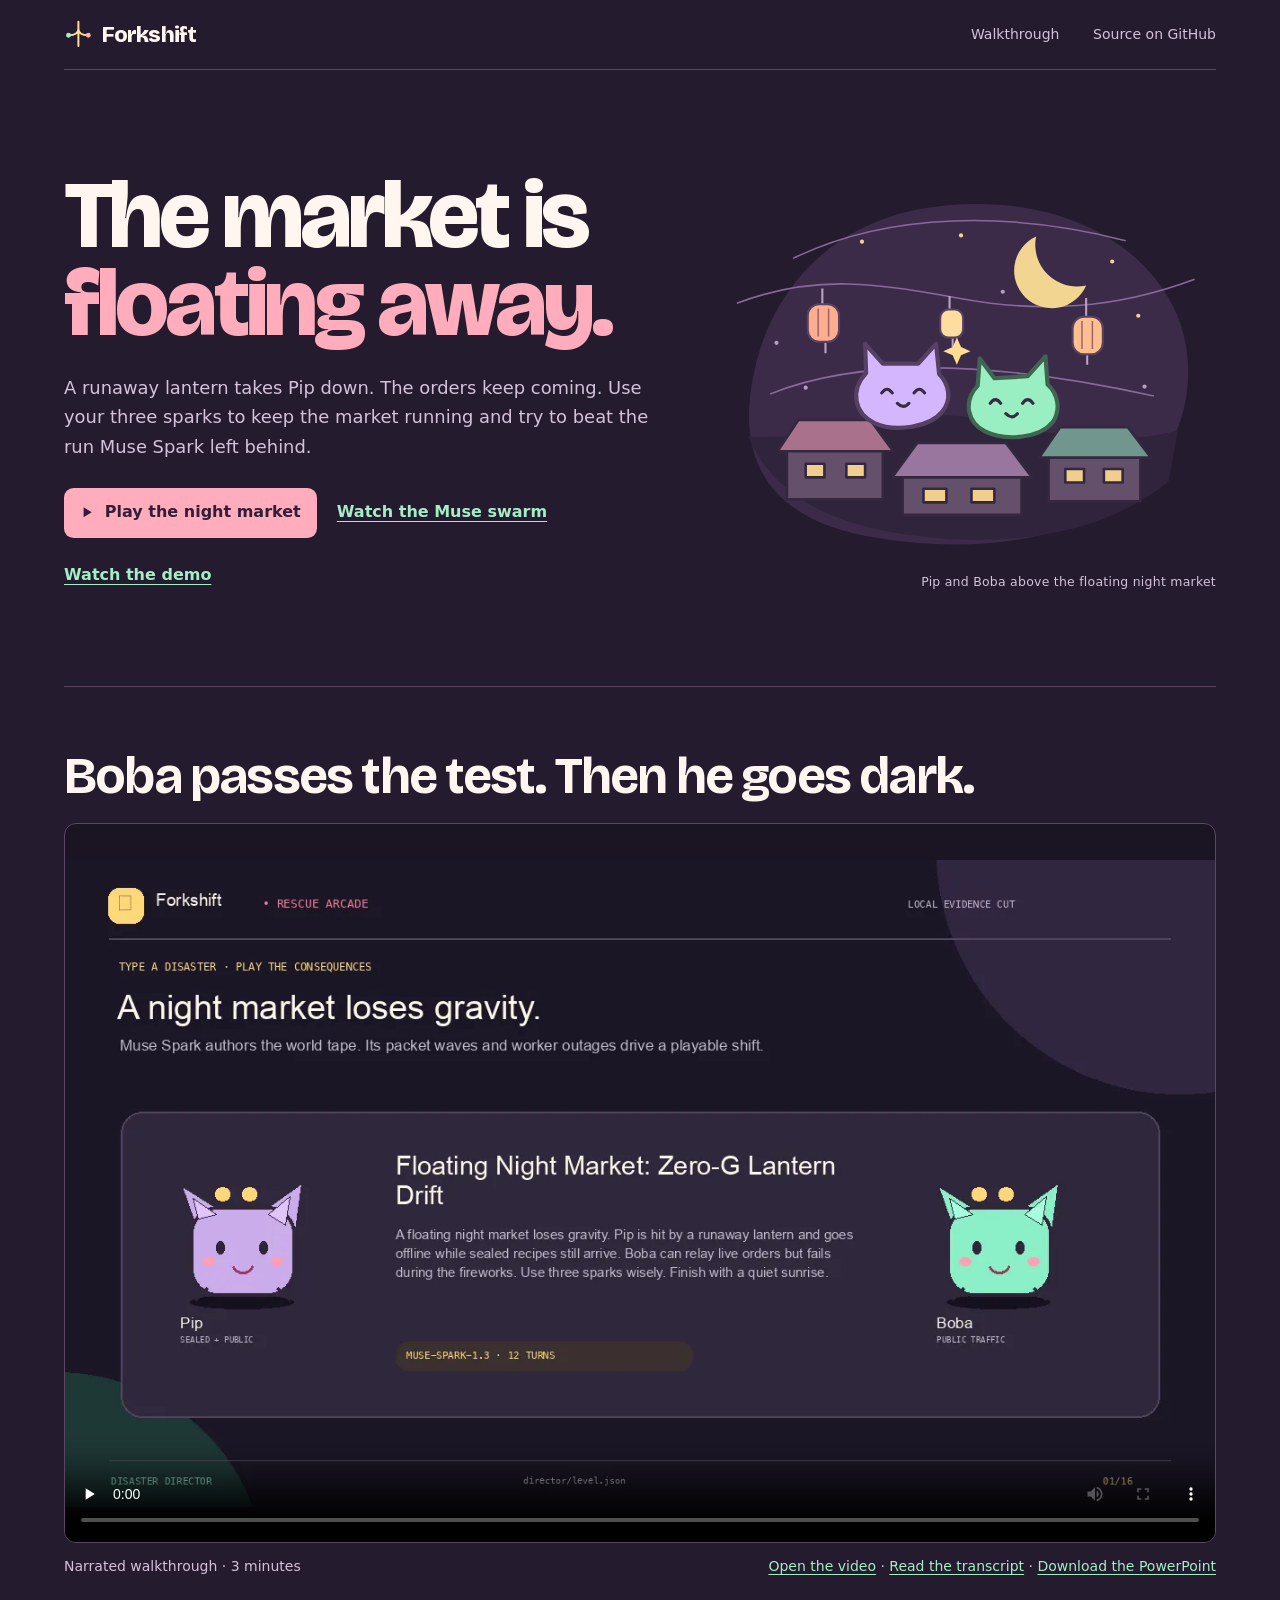
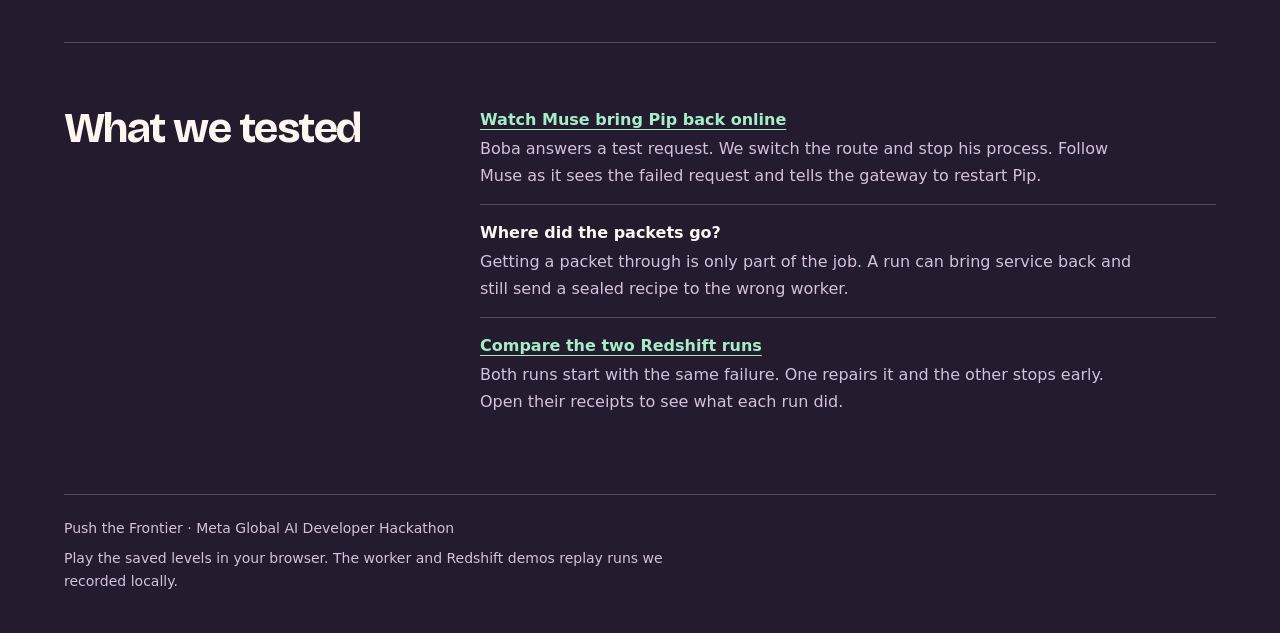
==== commit b0747186: "Run Muse agent swarms and let players take over their forks" ====
--- a/index.html
+++ b/index.html
@@ -89,6 +89,7 @@
       <p>A runaway lantern takes Pip down. The orders keep coming. Use your three sparks to keep the market running and try to beat the run Muse Spark left behind.</p>
       <div class="actions">
         <a class="play" href="director/index.html"><svg viewBox="0 0 16 16" aria-hidden="true"><path d="M4 2.5 13 8l-9 5.5z"/></svg>Play the night market</a>
+        <a class="watch" href="director/swarm.html">Watch the Muse swarm</a>
         <a class="watch" href="#walkthrough">Watch the demo</a>
       </div>
     </div>
@@ -134,7 +135,7 @@
   <section class="evidence" aria-labelledby="evidence-title">
     <h2 id="evidence-title">What we tested</h2>
     <ul>
-      <li><a href="Forkshift-Arcade.html">Watch Pip get back online</a><p>Boba answers a test request. We switch the route and stop his process. You can see the next request fail and the agent bring Pip back.</p></li>
+      <li><a href="Forkshift-Arcade.html?recording=muse-green-trap">Watch Muse bring Pip back online</a><p>Boba answers a test request. We switch the route and stop his process. Follow Muse as it sees the failed request and tells the gateway to restart Pip.</p></li>
       <li><strong>Where did the packets go?</strong><p>Getting a packet through is only part of the job. A run can bring service back and still send a sealed recipe to the wrong worker.</p></li>
       <li><a href="Forkshift-Branch-Garden.html">Compare the two Redshift runs</a><p>Both runs start with the same failure. One repairs it and the other stops early. Open their receipts to see what each run did.</p></li>
     </ul>
